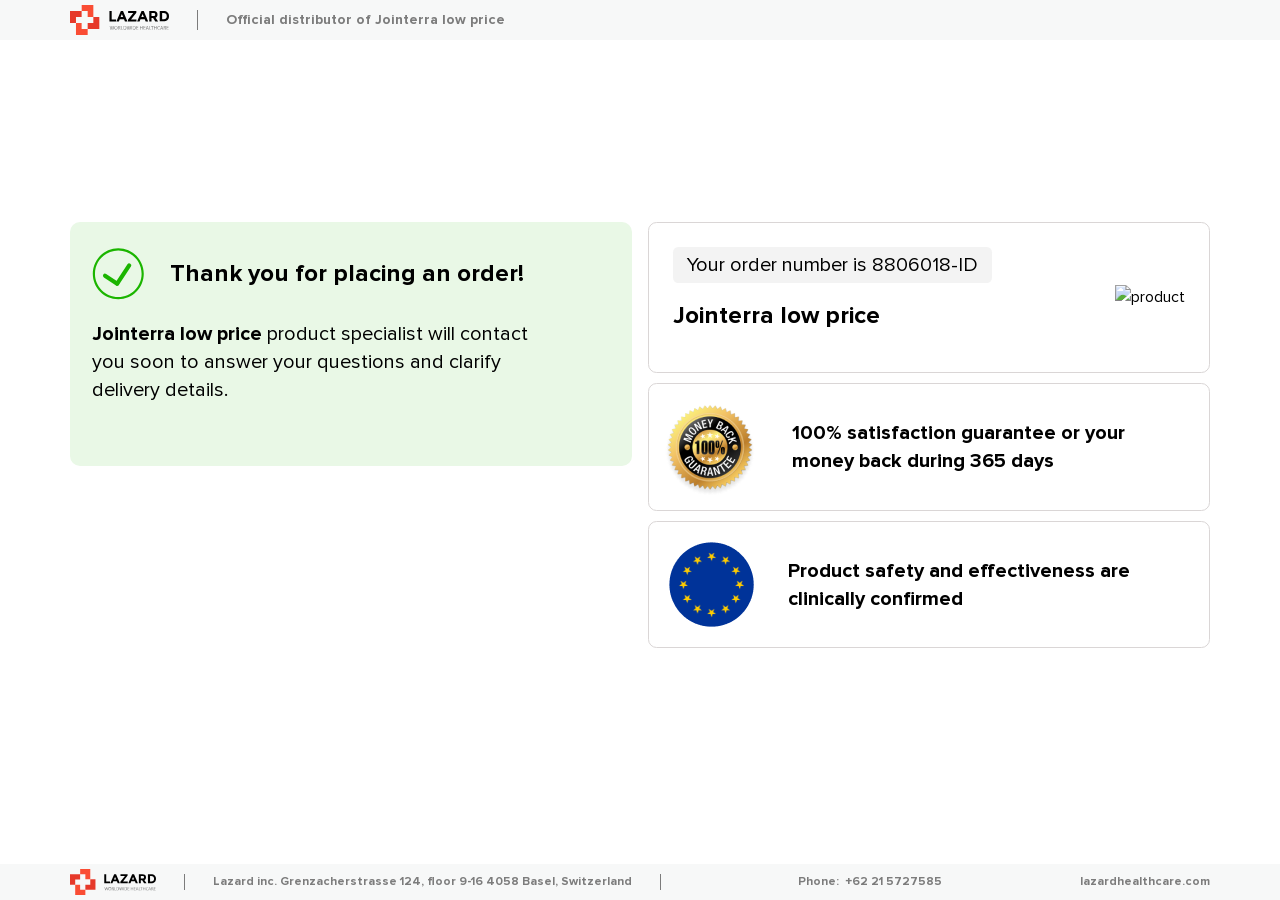
==== thanks/index.html @ c5a28bb4 "Initial commit - Landing JoinTerra Romenia LP" ====
<!DOCTYPE html>
<html lang="ru">
  <head>
    <title>LAZARD worldwide healthcare | Thank you for placing an order!!</title>
    <meta charset="UTF-8">
    <meta name="viewport" content="width=device-width, initial-scale=1">
    <link rel="shortcut icon" href="favicon.ico">
    <!-- css styles -->
    <!--[if lt IE 9]>
    <script src="https://cdnjs.cloudflare.com/ajax/libs/html5shiv/3.7.3/html5shiv.min.js"></script>
    <script src="https://cdnjs.cloudflare.com/ajax/libs/livingston-css3-mediaqueries-js/1.0.0/css3-mediaqueries.min.js"></script><![endif]-->
    <link rel="stylesheet" href="https://stackpath.bootstrapcdn.com/bootstrap/4.3.1/css/bootstrap.min.css" integrity="sha384-ggOyR0iXCbMQv3Xipma34MD+dH/1fQ784/j6cY/iJTQUOhcWr7x9JvoRxT2MZw1T" crossorigin="anonymous">
    <link rel="stylesheet" href="https://cdnjs.cloudflare.com/ajax/libs/flag-icon-css/2.9.0/css/flag-icon.min.css">
    <!-- build:css assets/css/style.min.css-->
    <link rel="stylesheet" href="assets/css/fonts.css">
    <link rel="stylesheet" href="assets/css/style.css">
    <!-- endbuild -->
    <!-- end css styles -->
    <!-- INTH_SNIPPET_TOP -->
  </head>
  <body>
    <div class="d-flex flex-column justify-content-between h-100">
      <!-- header-->
      <header class="header">
        <div class="container">
          <div class="d-flex align-items-center">
            <div class="logo header-logo"><a href="#"><img class="logo__img" src="assets/images/logo/logo.svg" alt="logo"></a></div>
            <p class="header__text m-0">Official distributor of <span class="current-product__name">Jointerra low price </span><span class="country"></span></p>
          </div>
        </div>
      </header>
      <!-- main-->
      <main class="main">
        <div class="container">
          <div class="row">
            <div class="order__content clearfix">
              <div class="col-md-6 float-md-left pr-md-2">
                <div class="order-info__content order-info__content_light_green mb-sm-3 mb-2">
                  <div class="order-info__info-line">
                    <div class="d-flex align-items-center"><img class="order-is-issued__img" src="assets/images/icons/order_green.svg" alt="order">
                      <p class="order-info__title m-0">Thank you for placing an order!</p>
                    </div>
                  </div>
                  <p class="order-info__text m-0"> <span class="current-product__name font-weight-bold">Jointerra low price</span>&nbsp;product specialist will contact you soon to answer your questions and clarify delivery details.</p>
                </div>
              </div>
              <div class="col-md-6 float-md-right pl-md-2">
                <div class="order-product__content mb-3">
                  <div class="order-product__item current-product">
                    <div class="d-flex align-items-center justify-content-between">
                      <div class="order-product-spec-wrap">
                        <p class="order-id">Your order number is <span class="order-id__value">8806018-ID</span></p>
                        <p class="current-product__text"><span class="current-product__name">Jointerra low price</span></p>
                        <p class="current-product__description m-0"></p>
                      </div><img class="current-product__img" src="https://static.statthroat.tech/offers/c03004f0-047f-467c-9886-9861626ca594.png" alt="product">
                    </div>
                  </div>
                  
                  <div class="order-product__item product-guarantee">
                    <div class="d-flex align-items-center"><img class="label label_img guarantee-label_img" src="assets/images/labels/guarantee.png" alt="guarantee">
                      <p class="product-guarantee_text">100% satisfaction guarantee or your money back during 365 days</p>
                    </div>
                  </div>
                  <div class="order-product__item product-confirmed">
                    <div class="d-flex align-items-center"><img class="label label_img" src="assets/images/labels/confirmed.png" alt="confirmed">
                      <p class="product-confirmed_text">Product safety and effectiveness are clinically confirmed</p>
                    </div>
                  </div>
                </div>
              </div>
              
            </div>
          </div>
        </div>
      </main>
      <!-- footer-->
      <footer class="footer">
        <div class="container">
          <div class="d-flex align-items-center">
            <div class="company-about__content">
              <div class="logo footer-logo"><a href="#"><img class="logo__img" src="assets/images/logo/logo.svg" alt="logo"></a></div>
            </div>
            <div class="footer-contacts__content">
              <div class="d-flex justify-content-between flex-xl-row flex-column">
                <p class="footer_address__text m-0">Lazard inc. Grenzacherstrasse 124, floor 9-16 4058 Basel, Switzerland</p>
                <p class="footer-phone__text m-0">Phone: &nbsp;<a class="footer-phone__link" href="tel:+62215727585">+62 21 5727585</a></p><a class="footer-url__link" href="lazardhealthcare.com" target="_blank">lazardhealthcare.com</a>
              </div>
            </div>
          </div>
        </div>
      </footer>
    </div>
    <!-- js scripts -->
    <script src="https://cdnjs.cloudflare.com/ajax/libs/jquery/3.3.1/jquery.min.js"></script>
    <script src="https://stackpath.bootstrapcdn.com/bootstrap/4.3.1/js/bootstrap.min.js" integrity="sha384-JjSmVgyd0p3pXB1rRibZUAYoIIy6OrQ6VrjIEaFf/nJGzIxFDsf4x0xIM+B07jRM" crossorigin="anonymous"></script>
    <!-- build:js assets/js/main.min.js -->
    <script src="assets/js/main.js"></script>
    <!-- endbuild -->
    <!-- end js scripts-->
    <!-- INTH_SNIPPET_BOTTOM -->
  </body>
</html>
---- thanks/assets/css/fonts.css ----
@font-face {
	font-family: 'Proxima Nova';
	src: url('../fonts/ProximaNova-Light.woff2') format('woff2'), url('../fonts/ProximaNova-Light.woff') format('woff');
	font-weight: 300;
	font-style: normal
}
@font-face {
	font-family: 'Proxima Nova';
	src: url('../fonts/ProximaNova-Regular.woff') format('woff2'), url('../fonts/ProximaNova-Regular.woff') format('woff');
	font-weight: 400;
	font-style: normal
}
@font-face {
	font-family: 'Proxima Nova';
	src: url('../fonts/ProximaNova-Bold.woff2') format('woff2'), url('../fonts/ProximaNova-Bold.woff') format('woff');
	font-weight: 700;
	font-style: normal
}
---- thanks/assets/css/style.css ----
/*
 * main
 */
html,
body {
  height: 100%;
}
body {
  font-family: 'Proxima Nova', sans-serif;
  font-weight: 400;
  font-size: 100%;
  color: #000;
  overflow-x: hidden;
}
@media (min-width: 1200px) {
  .container {
    max-width: 1170px;
  }
}
a {
  color: #00a3ff;
  text-decoration: underline;
}
a:hover {
  color: #00a3ff;
  text-decoration: none;
}
p {
  line-height: 140%;
}
img {
  max-width: 100%;
}
/*
 * style
 */
.header {
  padding: 5px 0;
  background-color: #f7f8f8;
}
.header-logo {
  margin: 0 28px 0 0;
}
.header__text {
  padding: 0 0 0 28px;
  font-family: 'Proxima Nova', sans-serif;
  font-weight: 700;
  font-size: 14px;
  color: #7c7c7c;
  border-left: 1px solid #7c7c7c;
}
.main {
  padding: 50px 0 68px;
}
.order-info__content {
  padding: 26px 80px 62px 22px;
  border-radius: 10px;
}
.order-info__content_light_green {
  background-color: #e9f8e6;
}
.order-info__info-line {
  margin: 0 0 20px;
}
.order-is-issued__img {
  margin: 0 26px 0 0;
}
.order-info__title {
  font-family: 'Proxima Nova', sans-serif;
  font-weight: 700;
  font-size: 24px;
}
.order-info__text {
  font-size: 20px;
}
.order-product__item {
  padding: 20px;
  margin: 0 0 10px;
  background-color: #fff;
  border: 1.71386px solid #dad6d6;
  border-radius: 8.56928px;
}
.order-product__item:last-child {
  margin: 0;
}
.current-product {
  padding: 24px;
}
.order-id {
  display: inline-block;
  padding: 4px 14px;
  font-size: 20px;
  background: rgba(196,196,196,0.2);
  border-radius: 5.14157px;
}
.current-product__text {
  font-family: 'Proxima Nova', sans-serif;
  font-weight: 700;
  font-size: 24px;
}
.current-product__description {
  font-size: 20px;
}
.label {
  margin: 0 34px 0 0;
}
.label-number {
  display: -webkit-box;
  display: -ms-flexbox;
  display: flex;
  -webkit-box-orient: vertical;
  -webkit-box-direction: normal;
      -ms-flex-direction: column;
          flex-direction: column;
  -webkit-box-align: center;
      -ms-flex-align: center;
          align-items: center;
  -webkit-box-pack: center;
      -ms-flex-pack: center;
          justify-content: center;
  min-width: 86px;
  height: 86px;
  border-radius: 50%;
  background-color: #ffe234;
}
.number__value {
  font-family: 'Proxima Nova', sans-serif;
  font-weight: 700;
  font-size: 45px;
}
.popularity-product__text,
.product-guarantee_text,
.product-confirmed_text {
  margin: 0;
  font-family: 'Proxima Nova', sans-serif;
  font-weight: 700;
  font-size: 20px;
}
.guarantee-label_img {
  margin: -2px 34px -9px -7px;
}
.other-suggestion__item {
  padding: 28px 22px 22px 16px;
}
.discount {
  padding: 18px 16px 18px 16px;
}
.order-suggestion-info__content {
  display: none;
}
.order-suggestion-info__content .order-info__title,
.order-suggestion-info__content .order-info__text {
  color: #fff;
}
.other-suggestion__item_bg_yellow {
  background: url("../images/icons/dot_bottom.svg") repeat-x top left 3.5px, url("../images/icons/dot_top.svg") repeat-x bottom left 3.5px;
  background-color: #ffe234;
}
.item_bg_1 {
  background: url("../images/icons/dot_bottom.svg") repeat-x top left 3.5px, url("../images/icons/dot_top.svg") repeat-x bottom left 3.5px;
  background-color: #ff4131;
}
.item_bg_2 {
  background: url("../images/icons/dot_bottom.svg") repeat-x top left 3.5px, url("../images/icons/dot_top.svg") repeat-x bottom left 3.5px;
  background-color: #a431ff;
}
.item_bg_3 {
  background: url("../images/icons/dot_bottom.svg") repeat-x top left 3.5px, url("../images/icons/dot_top.svg") repeat-x bottom left 3.5px;
  background-color: #00c3cf;
}
.emoji__wrap {
  position: relative;
  min-width: 50px;
  margin: 0 0 0 30px;
}
.flag__wrap {
  position: absolute;
  top: 36%;
  left: -40%;
}
.flag {
  font-size: 1.5rem;
}
.discount__title {
  font-family: 'Proxima Nova', sans-serif;
  font-weight: 700;
  font-size: 24px;
}
.discount__text {
  margin: 0;
  font-family: 'Proxima Nova', sans-serif;
  font-weight: 700;
  font-size: 18px;
}
.product-image__content {
  position: relative;
  min-width: 80px;
  max-width: 80px;
  height: 80px;
  margin: 0 18px 0 0;
  padding: 8px;
  background-color: #fff;
  border-radius: 5px;
}
.product-num {
  position: absolute;
  top: -7px;
  left: -10px;
  display: -webkit-box;
  display: -ms-flexbox;
  display: flex;
  -webkit-box-orient: vertical;
  -webkit-box-direction: normal;
      -ms-flex-direction: column;
          flex-direction: column;
  -webkit-box-align: center;
      -ms-flex-align: center;
          align-items: center;
  -webkit-box-pack: center;
      -ms-flex-pack: center;
          justify-content: center;
  min-width: 27px;
  max-width: 27px;
  height: 27px;
  border-radius: 50%;
  background-color: #ffe234;
  font-family: 'Proxima Nova', sans-serif;
  font-weight: 700;
  font-size: 14px;
}
.product__img {
  display: block;
  margin: auto;
}
.product__name {
  margin: 0;
  font-family: 'Proxima Nova', sans-serif;
  font-weight: 700;
  font-size: 24px;
  color: #fff;
}
.product__description {
  margin: 0;
  font-family: 'Proxima Nova', sans-serif;
  font-weight: 700;
  font-size: 18px;
  color: #fff;
}
.product__link {
  font-family: 'Proxima Nova', sans-serif;
  font-weight: 700;
  font-size: 12px;
  color: #fff;
}
.product__link:hover {
  color: #fff;
}
.product-order__content {
  -ms-flex-negative: 0;
      flex-shrink: 0;
}
.price.price--old {
  margin: 0 0 10px;
  position: relative;
  font-family: 'Proxima Nova', sans-serif;
  font-weight: 700;
  font-size: 12px;
  color: #fff;
}
.price.price--old:before {
  content: "";
  position: absolute;
  top: 40%;
  right: 2px;
  left: -2px;
  width: calc(100% + 4px);
  height: 1px;
  background-color: #fff;
}
.price.price--new {
  margin: 0;
  font-family: 'Proxima Nova', sans-serif;
  font-weight: 700;
  font-size: 24px;
  color: #fff;
}
.product-order__btn {
  padding: 3px 8px;
  background: #ffe234;
  border-radius: 3px;
  font-family: 'Proxima Nova', sans-serif;
  font-weight: 700;
  font-size: 12px;
  color: #000 !important;
  text-decoration: none;
  cursor: pointer;
  border: none;
  outline: none;
}
.product-order__btn:hover {
  filter: saturate(2);
}
.product-order__btn:focus {
  outline: none;
}
.footer {
  padding: 5px 0;
  background-color: #f7f8f8;
}
.footer-logo {
  margin: 0 28px 0 0;
}
.footer-contacts__content {
  width: 100%;
  padding: 0 0 0 28px;
  border-left: 1px solid #7c7c7c;
}
.footer_address__text {
  padding: 0 28px 0 0;
  font-family: 'Proxima Nova', sans-serif;
  font-weight: 700;
  font-size: 12px;
  color: #7c7c7c;
  border-right: 1px solid #7c7c7c;
}
.footer-phone__text,
.footer-phone__link,
.footer-url__link {
  font-family: 'Proxima Nova', sans-serif;
  font-weight: 700;
  font-size: 12px;
  color: #7c7c7c;
  text-decoration: none;
  line-height: 140%;
}
.footer-phone__link:hover,
.footer-url__link:hover {
  color: #00a3ff;
}
@media (max-width: 1200px) {
  .footer_address__text {
    border-right: none;
  }
}
@media (min-width: 576px) and (max-width: 992px) {
  .order-info__content {
    padding: 14px;
  }
  .order-is-issued__img {
    max-width: 30px;
    margin: 0 14px 0 0;
  }
  .order-info__title,
  .order-info__text {
    font-size: 14px;
  }
  .order-product__item {
    padding: 12px;
  }
  .current-product {
    padding: 15px;
  }
  .order-id {
    margin: 0 0 8px;
    font-size: 12px;
  }
  .current-product__text {
    margin: 0 0 8px;
    font-size: 14px;
  }
  .current-product__description {
    font-size: 12px;
  }
  .current-product__img {
    max-width: 80px;
  }
  .label-number {
    min-width: 50px;
    height: 50px;
    margin: 0 20px 0 0;
  }
  .number__value {
    font-size: 26px;
  }
  .label_img {
    max-width: 50px;
  }
  .label {
    margin: 0 20px 0 0;
  }
  .other-suggestion__item {
    padding: 24px 18px;
  }
  .popularity-product__text,
  .product-guarantee_text,
  .product-confirmed_text {
    font-size: 12px;
  }
  .discount__title {
    font-size: 20px;
  }
  .discount__text {
    font-size: 12px;
  }
  .product__name {
    font-size: 14px;
  }
  .product__description {
    font-size: 12px;
  }
  .price.price--new {
    font-size: 20px;
  }
}
@media (max-width: 576px) {
  .header-logo,
  .footer-logo {
    min-width: 70px;
    margin: 0 14px 0 0;
  }
  .header__text {
    font-size: 12px;
    border-left: 1px solid rgba(123,124,124,0.2);
  }
  .footer-contacts__content {
    padding: 0 0 0 14px;
    border-left: 1px solid rgba(123,124,124,0.2);
  }
  .footer_address__text {
    padding: 0;
  }
  .main {
    padding: 14px 0;
  }
  .order-info__content {
    padding: 14px;
  }
  .order-is-issued__img {
    max-width: 30px;
    margin: 0 14px 0 0;
  }
  .order-info__title,
  .order-info__text {
    font-size: 14px;
  }
  .order-product__item {
    padding: 12px;
  }
  .current-product {
    padding: 15px;
  }
  .order-id {
    margin: 0 0 8px;
    font-size: 12px;
  }
  .current-product__text {
    margin: 0 0 8px;
    font-size: 14px;
  }
  .current-product__description {
    font-size: 12px;
  }
  .current-product__img {
    max-width: 80px;
  }
  .label-number {
    min-width: 50px;
    height: 50px;
    margin: 0 20px 0 0;
  }
  .number__value {
    font-size: 26px;
  }
  .label_img {
    max-width: 50px;
  }
  .label {
    margin: 0 20px 0 0;
  }
  .other-suggestion__item {
    padding: 24px 18px;
  }
  .popularity-product__text,
  .product-guarantee_text,
  .product-confirmed_text {
    font-size: 12px;
  }
  .discount__title {
    font-size: 20px;
  }
  .discount__text {
    font-size: 12px;
  }
  .product__name {
    font-size: 14px;
  }
  .product__description {
    font-size: 12px;
  }
  .price.price--new {
    font-size: 20px;
  }
}
@media (max-width: 374px) {
  .emoji__wrap {
    margin: 20px 0 0 0;
  }
  .other-suggestion__item .suggestion-product > .d-flex {
    -webkit-box-orient: vertical;
    -webkit-box-direction: normal;
        -ms-flex-direction: column;
            flex-direction: column;
  }
  .product-about__content {
    margin: 0 0 10px;
  }
  .product-order__content .price {
    margin: 0;
  }
  .product-order__content .d-flex {
    -webkit-box-orient: horizontal !important;
    -webkit-box-direction: normal !important;
        -ms-flex-direction: row !important;
            flex-direction: row !important;
    -webkit-box-align: center !important;
        -ms-flex-align: center !important;
            align-items: center !important;
    -ms-flex-pack: distribute !important;
        justify-content: space-around !important;
  }
  .product-order__btn {
    display: block;
    width: 100%;
    margin: 10px 0 0;
    text-align: center;
  }
}
/*
 * reset
 */
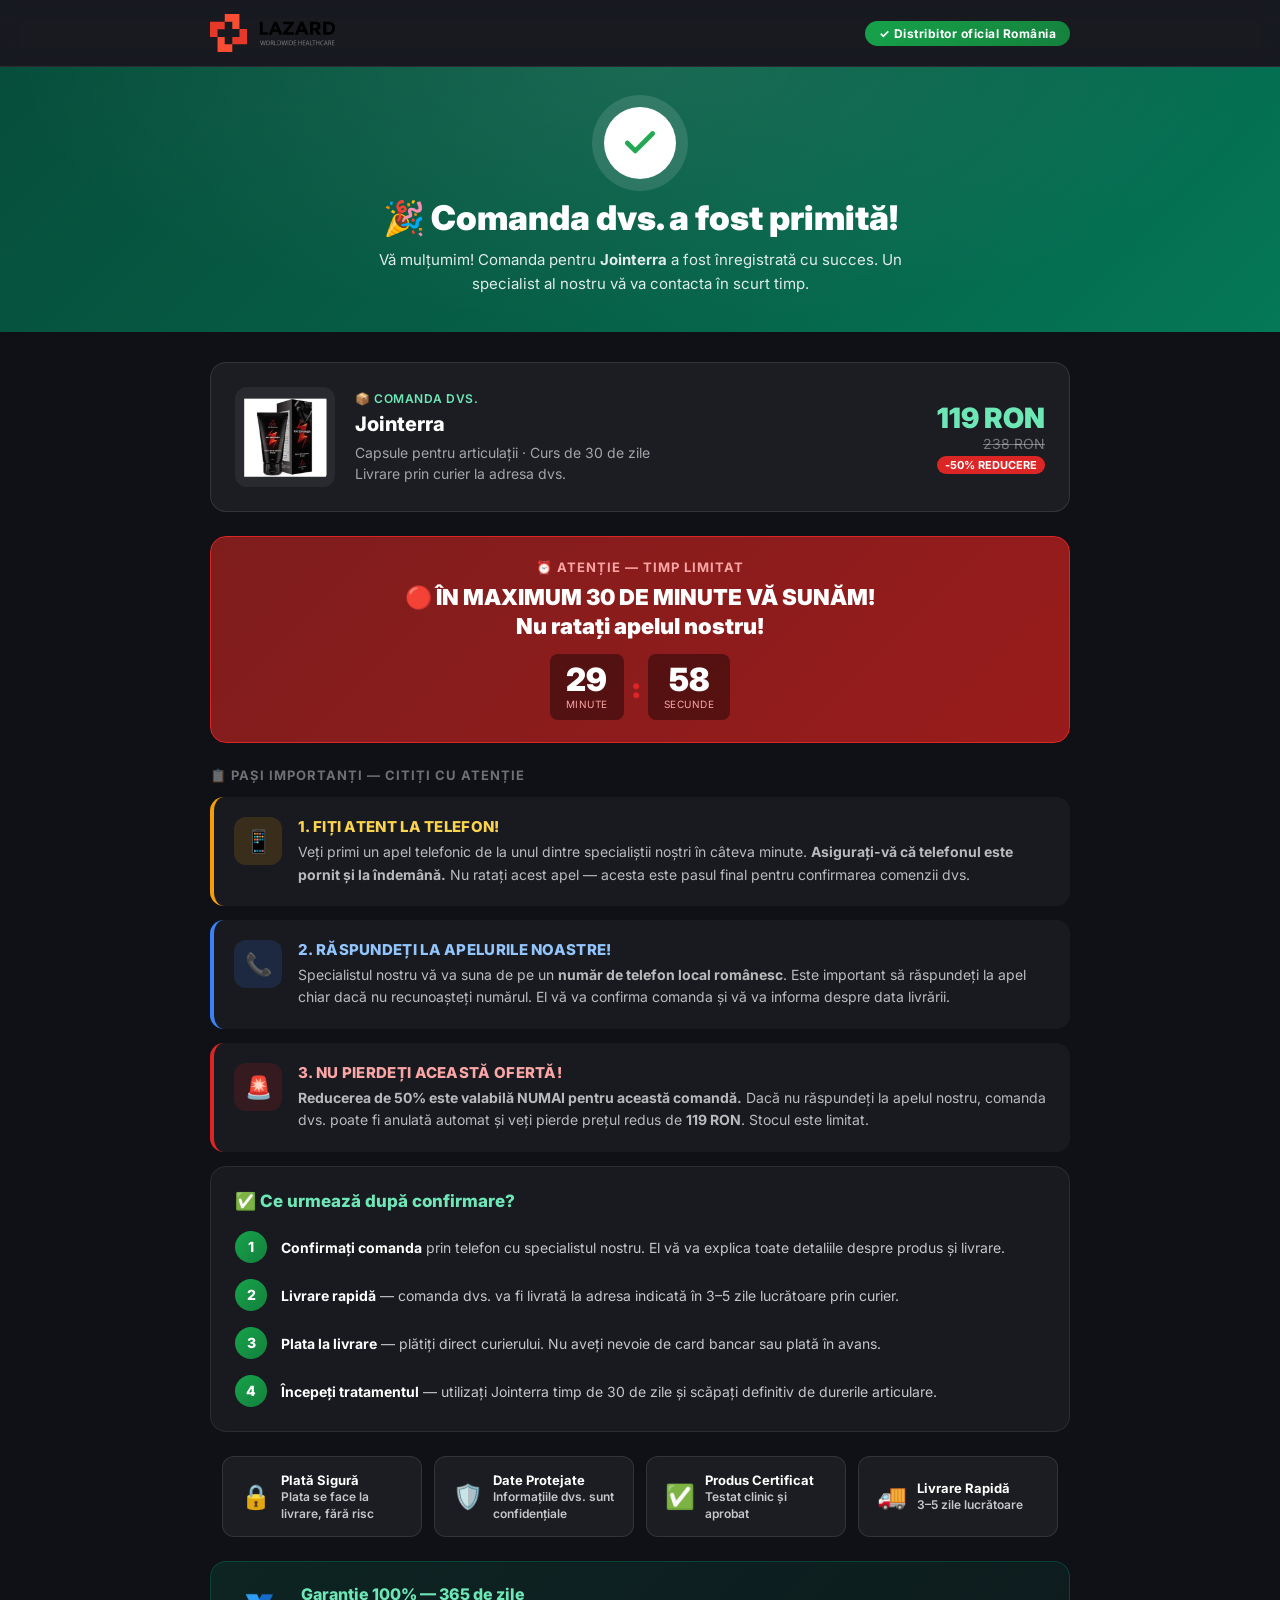
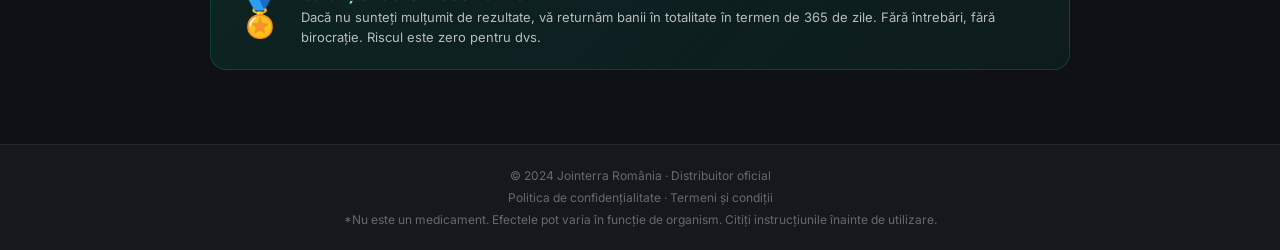
==== commit 39b9d675: "feat: redesign thanks page in Romanian with 3 triggers, countdown and security badges" ====
--- a/thanks/index.html
+++ b/thanks/index.html
@@ -1,103 +1,495 @@
 <!DOCTYPE html>
-<html lang="ru">
-  <head>
-    <title>LAZARD worldwide healthcare | Thank you for placing an order!!</title>
-    <meta charset="UTF-8">
-    <meta name="viewport" content="width=device-width, initial-scale=1">
-    <link rel="shortcut icon" href="favicon.ico">
-    <!-- css styles -->
-    <!--[if lt IE 9]>
-    <script src="https://cdnjs.cloudflare.com/ajax/libs/html5shiv/3.7.3/html5shiv.min.js"></script>
-    <script src="https://cdnjs.cloudflare.com/ajax/libs/livingston-css3-mediaqueries-js/1.0.0/css3-mediaqueries.min.js"></script><![endif]-->
-    <link rel="stylesheet" href="https://stackpath.bootstrapcdn.com/bootstrap/4.3.1/css/bootstrap.min.css" integrity="sha384-ggOyR0iXCbMQv3Xipma34MD+dH/1fQ784/j6cY/iJTQUOhcWr7x9JvoRxT2MZw1T" crossorigin="anonymous">
-    <link rel="stylesheet" href="https://cdnjs.cloudflare.com/ajax/libs/flag-icon-css/2.9.0/css/flag-icon.min.css">
-    <!-- build:css assets/css/style.min.css-->
-    <link rel="stylesheet" href="assets/css/fonts.css">
-    <link rel="stylesheet" href="assets/css/style.css">
-    <!-- endbuild -->
-    <!-- end css styles -->
-    <!-- INTH_SNIPPET_TOP -->
-  </head>
-  <body>
-    <div class="d-flex flex-column justify-content-between h-100">
-      <!-- header-->
-      <header class="header">
-        <div class="container">
-          <div class="d-flex align-items-center">
-            <div class="logo header-logo"><a href="#"><img class="logo__img" src="assets/images/logo/logo.svg" alt="logo"></a></div>
-            <p class="header__text m-0">Official distributor of <span class="current-product__name">Jointerra low price </span><span class="country"></span></p>
-          </div>
+<html lang="ro">
+<head>
+  <title>Vă mulțumim! Comanda dvs. a fost primită - Jointerra</title>
+  <meta charset="UTF-8">
+  <meta name="viewport" content="width=device-width, initial-scale=1">
+  <meta name="robots" content="noindex, nofollow">
+  <link rel="shortcut icon" href="favicon.ico">
+  <link rel="preconnect" href="https://fonts.googleapis.com">
+  <link rel="preconnect" href="https://fonts.gstatic.com" crossorigin>
+  <link href="https://fonts.googleapis.com/css2?family=Inter:wght@400;500;600;700;800;900&display=swap" rel="stylesheet">
+  <!-- INTH_SNIPPET_TOP -->
+  <style>
+    *, *::before, *::after { box-sizing: border-box; margin: 0; padding: 0; }
+
+    body {
+      font-family: 'Inter', sans-serif;
+      background: #0f1117;
+      color: #fff;
+      min-height: 100vh;
+      overflow-x: hidden;
+    }
+
+    /* ── HEADER ── */
+    .header {
+      background: rgba(255,255,255,0.04);
+      border-bottom: 1px solid rgba(255,255,255,0.08);
+      padding: 14px 0;
+      backdrop-filter: blur(10px);
+    }
+    .header .inner {
+      max-width: 900px;
+      margin: 0 auto;
+      padding: 0 20px;
+      display: flex;
+      align-items: center;
+      justify-content: space-between;
+      flex-wrap: wrap;
+      gap: 10px;
+    }
+    .header-logo { height: 38px; }
+    .header-badge {
+      background: linear-gradient(135deg,#16a34a,#15803d);
+      color: #fff;
+      font-size: 12px;
+      font-weight: 700;
+      padding: 5px 14px;
+      border-radius: 20px;
+      letter-spacing: .5px;
+    }
+
+    /* ── HERO BANNER ── */
+    .hero {
+      background: linear-gradient(135deg,#064e3b 0%,#065f46 50%,#047857 100%);
+      padding: 40px 20px 36px;
+      text-align: center;
+      position: relative;
+      overflow: hidden;
+    }
+    .hero::before {
+      content: '';
+      position: absolute;
+      inset: 0;
+      background: radial-gradient(ellipse at 50% 0%, rgba(255,255,255,.08) 0%, transparent 70%);
+    }
+    .hero-checkmark {
+      width: 72px; height: 72px;
+      background: #fff;
+      border-radius: 50%;
+      display: flex; align-items: center; justify-content: center;
+      margin: 0 auto 18px;
+      box-shadow: 0 0 0 12px rgba(255,255,255,.12);
+      animation: popIn .5s ease;
+    }
+    .hero-checkmark svg { width: 38px; height: 38px; }
+    @keyframes popIn {
+      0% { transform: scale(0); opacity: 0; }
+      70%{ transform: scale(1.1); }
+      100%{ transform: scale(1); opacity: 1; }
+    }
+    .hero h1 {
+      font-size: clamp(22px,5vw,34px);
+      font-weight: 900;
+      margin-bottom: 10px;
+      position: relative;
+    }
+    .hero p { font-size: 15px; opacity: .88; max-width: 560px; margin: 0 auto; line-height: 1.6; position: relative; }
+
+    /* ── MAIN CONTENT ── */
+    .page-wrap {
+      max-width: 900px;
+      margin: 0 auto;
+      padding: 30px 20px 50px;
+    }
+
+    /* ── ORDER CARD ── */
+    .order-card {
+      background: rgba(255,255,255,0.05);
+      border: 1px solid rgba(255,255,255,0.1);
+      border-radius: 16px;
+      padding: 24px;
+      margin-bottom: 24px;
+      display: flex;
+      align-items: center;
+      gap: 20px;
+      flex-wrap: wrap;
+    }
+    .order-card img.prod-img {
+      width: 100px; height: 100px;
+      object-fit: contain;
+      border-radius: 12px;
+      background: rgba(255,255,255,0.06);
+      padding: 8px;
+      flex-shrink: 0;
+    }
+    .order-info { flex: 1; min-width: 200px; }
+    .order-number {
+      font-size: 12px;
+      color: #6ee7b7;
+      font-weight: 600;
+      letter-spacing: .5px;
+      margin-bottom: 6px;
+    }
+    .order-name {
+      font-size: 20px;
+      font-weight: 800;
+      margin-bottom: 6px;
+    }
+    .order-sub { font-size: 14px; color: rgba(255,255,255,.6); line-height: 1.5; }
+    .order-price-wrap { text-align: right; }
+    .price-new { font-size: 28px; font-weight: 900; color: #6ee7b7; }
+    .price-old { font-size: 14px; color: rgba(255,255,255,.4); text-decoration: line-through; }
+    .price-discount {
+      display: inline-block;
+      background: #dc2626;
+      color: #fff;
+      font-size: 11px;
+      font-weight: 700;
+      padding: 2px 8px;
+      border-radius: 20px;
+      margin-top: 4px;
+    }
+
+    /* ── COUNTDOWN URGENCY ── */
+    .urgency-box {
+      background: linear-gradient(135deg,#7f1d1d,#991b1b);
+      border: 1px solid #dc2626;
+      border-radius: 16px;
+      padding: 22px 24px;
+      margin-bottom: 24px;
+      text-align: center;
+    }
+    .urgency-box .urg-title {
+      font-size: 13px;
+      font-weight: 700;
+      letter-spacing: 1px;
+      text-transform: uppercase;
+      color: #fca5a5;
+      margin-bottom: 8px;
+    }
+    .urgency-box .urg-main {
+      font-size: clamp(16px,4vw,22px);
+      font-weight: 900;
+      margin-bottom: 14px;
+      line-height: 1.3;
+    }
+    .countdown-wrap {
+      display: flex;
+      align-items: center;
+      justify-content: center;
+      gap: 8px;
+    }
+    .cd-block {
+      background: rgba(0,0,0,.4);
+      border-radius: 8px;
+      padding: 10px 16px;
+      min-width: 70px;
+      text-align: center;
+    }
+    .cd-num { font-size: 32px; font-weight: 900; line-height: 1; color: #fff; }
+    .cd-label { font-size: 10px; color: #fca5a5; text-transform: uppercase; letter-spacing: .5px; margin-top: 2px; }
+    .cd-sep { font-size: 30px; font-weight: 900; color: #dc2626; }
+
+    /* ── 3 TRIGGERS ── */
+    .triggers-title {
+      font-size: 13px;
+      font-weight: 700;
+      letter-spacing: 1px;
+      text-transform: uppercase;
+      color: rgba(255,255,255,.4);
+      margin-bottom: 14px;
+    }
+    .trigger-card {
+      background: rgba(255,255,255,0.04);
+      border-radius: 14px;
+      padding: 20px;
+      margin-bottom: 14px;
+      display: flex;
+      align-items: flex-start;
+      gap: 16px;
+      border-left: 4px solid;
+      transition: transform .2s;
+    }
+    .trigger-card:hover { transform: translateX(4px); }
+    .trigger-card.t1 { border-color: #f59e0b; }
+    .trigger-card.t2 { border-color: #3b82f6; }
+    .trigger-card.t3 { border-color: #dc2626; }
+    .trigger-icon {
+      width: 48px; height: 48px;
+      border-radius: 12px;
+      display: flex; align-items: center; justify-content: center;
+      font-size: 22px;
+      flex-shrink: 0;
+    }
+    .t1 .trigger-icon { background: rgba(245,158,11,.15); }
+    .t2 .trigger-icon { background: rgba(59,130,246,.15); }
+    .t3 .trigger-icon { background: rgba(220,38,38,.15); }
+    .trigger-body h3 {
+      font-size: 15px;
+      font-weight: 800;
+      margin-bottom: 5px;
+      text-transform: uppercase;
+      letter-spacing: .3px;
+    }
+    .t1 .trigger-body h3 { color: #fcd34d; }
+    .t2 .trigger-body h3 { color: #93c5fd; }
+    .t3 .trigger-body h3 { color: #fca5a5; }
+    .trigger-body p { font-size: 14px; color: rgba(255,255,255,.7); line-height: 1.6; }
+
+    /* ── STEPS ── */
+    .steps-box {
+      background: rgba(255,255,255,0.04);
+      border: 1px solid rgba(255,255,255,0.08);
+      border-radius: 16px;
+      padding: 24px;
+      margin-bottom: 24px;
+    }
+    .steps-box h2 {
+      font-size: 17px;
+      font-weight: 800;
+      margin-bottom: 20px;
+      color: #6ee7b7;
+    }
+    .step {
+      display: flex;
+      align-items: flex-start;
+      gap: 14px;
+      margin-bottom: 16px;
+    }
+    .step:last-child { margin-bottom: 0; }
+    .step-num {
+      width: 32px; height: 32px;
+      background: linear-gradient(135deg,#16a34a,#15803d);
+      border-radius: 50%;
+      display: flex; align-items: center; justify-content: center;
+      font-size: 14px;
+      font-weight: 800;
+      flex-shrink: 0;
+    }
+    .step p { font-size: 14px; color: rgba(255,255,255,.75); line-height: 1.6; padding-top: 6px; }
+    .step p strong { color: #fff; }
+
+    /* ── SECURITY BADGES ── */
+    .badges-row {
+      display: flex;
+      flex-wrap: wrap;
+      gap: 12px;
+      justify-content: center;
+      margin-bottom: 24px;
+    }
+    .badge-item {
+      background: rgba(255,255,255,0.05);
+      border: 1px solid rgba(255,255,255,0.1);
+      border-radius: 12px;
+      padding: 14px 18px;
+      display: flex;
+      align-items: center;
+      gap: 10px;
+      flex: 1;
+      min-width: 150px;
+      max-width: 200px;
+    }
+    .badge-item .badge-icon { font-size: 24px; }
+    .badge-item .badge-text { font-size: 12px; font-weight: 600; color: rgba(255,255,255,.75); line-height: 1.4; }
+    .badge-item .badge-text strong { display: block; color: #fff; font-size: 13px; }
+
+    /* ── GUARANTEE ── */
+    .guarantee-box {
+      background: linear-gradient(135deg,rgba(5,150,105,.15),rgba(4,120,87,.1));
+      border: 1px solid rgba(5,150,105,.3);
+      border-radius: 16px;
+      padding: 22px 24px;
+      display: flex;
+      align-items: center;
+      gap: 16px;
+      margin-bottom: 24px;
+    }
+    .guarantee-box .gu-icon { font-size: 40px; flex-shrink: 0; }
+    .guarantee-box h3 { font-size: 16px; font-weight: 800; color: #6ee7b7; margin-bottom: 4px; }
+    .guarantee-box p { font-size: 13px; color: rgba(255,255,255,.7); line-height: 1.5; }
+
+    /* ── FOOTER ── */
+    .footer {
+      background: rgba(255,255,255,0.03);
+      border-top: 1px solid rgba(255,255,255,0.07);
+      padding: 20px;
+      text-align: center;
+    }
+    .footer p { font-size: 12px; color: rgba(255,255,255,.35); line-height: 1.8; }
+    .footer a { color: rgba(255,255,255,.35); text-decoration: none; }
+
+    /* ── PULSE ANIMATION ── */
+    @keyframes pulse {
+      0%,100%{ box-shadow: 0 0 0 0 rgba(220,38,38,.5); }
+      50%{ box-shadow: 0 0 0 10px rgba(220,38,38,0); }
+    }
+    .pulse { animation: pulse 2s infinite; }
+
+    /* ── RESPONSIVE ── */
+    @media (max-width:600px){
+      .order-price-wrap { width: 100%; text-align: left; }
+      .badge-item { max-width: 100%; }
+      .guarantee-box { flex-direction: column; text-align: center; }
+    }
+  </style>
+</head>
+<body>
+
+  <!-- HEADER -->
+  <header class="header">
+    <div class="inner">
+      <img class="header-logo" src="assets/images/logo/logo.svg" alt="Jointerra">
+      <span class="header-badge">✓ Distribitor oficial România</span>
+    </div>
+  </header>
+
+  <!-- HERO -->
+  <div class="hero">
+    <div class="hero-checkmark">
+      <svg viewBox="0 0 24 24" fill="none" stroke="#16a34a" stroke-width="3" stroke-linecap="round" stroke-linejoin="round">
+        <polyline points="20 6 9 17 4 12"></polyline>
+      </svg>
+    </div>
+    <h1>🎉 Comanda dvs. a fost primită!</h1>
+    <p>Vă mulțumim! Comanda pentru <strong>Jointerra</strong> a fost înregistrată cu succes. Un specialist al nostru vă va contacta în scurt timp.</p>
+  </div>
+
+  <!-- MAIN -->
+  <div class="page-wrap">
+
+    <!-- ORDER SUMMARY -->
+    <div class="order-card">
+      <img class="prod-img" src="assets/images/products/product1.png" alt="Jointerra" onerror="this.style.display='none'">
+      <div class="order-info">
+        <div class="order-number">📦 COMANDA DVS.</div>
+        <div class="order-name">Jointerra</div>
+        <div class="order-sub">Capsule pentru articulații · Curs de 30 de zile<br>Livrare prin curier la adresa dvs.</div>
+      </div>
+      <div class="order-price-wrap">
+        <div class="price-new">119 RON</div>
+        <div class="price-old">238 RON</div>
+        <div class="price-discount">&#8209;50% REDUCERE</div>
+      </div>
+    </div>
+
+    <!-- URGENCY COUNTDOWN -->
+    <div class="urgency-box pulse">
+      <div class="urg-title">⏰ atenție — timp limitat</div>
+      <div class="urg-main">🔴 ÎN MAXIMUM 30 DE MINUTE VĂ SUNĂM!<br>Nu ratați apelul nostru!</div>
+      <div class="countdown-wrap">
+        <div class="cd-block">
+          <div class="cd-num" id="cd-min">30</div>
+          <div class="cd-label">minute</div>
         </div>
-      </header>
-      <!-- main-->
-      <main class="main">
-        <div class="container">
-          <div class="row">
-            <div class="order__content clearfix">
-              <div class="col-md-6 float-md-left pr-md-2">
-                <div class="order-info__content order-info__content_light_green mb-sm-3 mb-2">
-                  <div class="order-info__info-line">
-                    <div class="d-flex align-items-center"><img class="order-is-issued__img" src="assets/images/icons/order_green.svg" alt="order">
-                      <p class="order-info__title m-0">Thank you for placing an order!</p>
-                    </div>
-                  </div>
-                  <p class="order-info__text m-0"> <span class="current-product__name font-weight-bold">Jointerra low price</span>&nbsp;product specialist will contact you soon to answer your questions and clarify delivery details.</p>
-                </div>
-              </div>
-              <div class="col-md-6 float-md-right pl-md-2">
-                <div class="order-product__content mb-3">
-                  <div class="order-product__item current-product">
-                    <div class="d-flex align-items-center justify-content-between">
-                      <div class="order-product-spec-wrap">
-                        <p class="order-id">Your order number is <span class="order-id__value">8806018-ID</span></p>
-                        <p class="current-product__text"><span class="current-product__name">Jointerra low price</span></p>
-                        <p class="current-product__description m-0"></p>
-                      </div><img class="current-product__img" src="https://static.statthroat.tech/offers/c03004f0-047f-467c-9886-9861626ca594.png" alt="product">
-                    </div>
-                  </div>
-                  
-                  <div class="order-product__item product-guarantee">
-                    <div class="d-flex align-items-center"><img class="label label_img guarantee-label_img" src="assets/images/labels/guarantee.png" alt="guarantee">
-                      <p class="product-guarantee_text">100% satisfaction guarantee or your money back during 365 days</p>
-                    </div>
-                  </div>
-                  <div class="order-product__item product-confirmed">
-                    <div class="d-flex align-items-center"><img class="label label_img" src="assets/images/labels/confirmed.png" alt="confirmed">
-                      <p class="product-confirmed_text">Product safety and effectiveness are clinically confirmed</p>
-                    </div>
-                  </div>
-                </div>
-              </div>
-              
-            </div>
-          </div>
+        <div class="cd-sep">:</div>
+        <div class="cd-block">
+          <div class="cd-num" id="cd-sec">00</div>
+          <div class="cd-label">secunde</div>
         </div>
-      </main>
-      <!-- footer-->
-      <footer class="footer">
-        <div class="container">
-          <div class="d-flex align-items-center">
-            <div class="company-about__content">
-              <div class="logo footer-logo"><a href="#"><img class="logo__img" src="assets/images/logo/logo.svg" alt="logo"></a></div>
-            </div>
-            <div class="footer-contacts__content">
-              <div class="d-flex justify-content-between flex-xl-row flex-column">
-                <p class="footer_address__text m-0">Lazard inc. Grenzacherstrasse 124, floor 9-16 4058 Basel, Switzerland</p>
-                <p class="footer-phone__text m-0">Phone: &nbsp;<a class="footer-phone__link" href="tel:+62215727585">+62 21 5727585</a></p><a class="footer-url__link" href="lazardhealthcare.com" target="_blank">lazardhealthcare.com</a>
-              </div>
-            </div>
-          </div>
-        </div>
-      </footer>
-    </div>
-    <!-- js scripts -->
-    <script src="https://cdnjs.cloudflare.com/ajax/libs/jquery/3.3.1/jquery.min.js"></script>
-    <script src="https://stackpath.bootstrapcdn.com/bootstrap/4.3.1/js/bootstrap.min.js" integrity="sha384-JjSmVgyd0p3pXB1rRibZUAYoIIy6OrQ6VrjIEaFf/nJGzIxFDsf4x0xIM+B07jRM" crossorigin="anonymous"></script>
-    <!-- build:js assets/js/main.min.js -->
-    <script src="assets/js/main.js"></script>
-    <!-- endbuild -->
-    <!-- end js scripts-->
-    <!-- INTH_SNIPPET_BOTTOM -->
-  </body>
-</html>
- +      </div>
+    </div>
+
+    <!-- 3 GATILHOS PSICOLÓGICOS -->
+    <div class="triggers-title">📋 pași importanți — citiți cu atenție</div>
+
+    <div class="trigger-card t1">
+      <div class="trigger-icon">📱</div>
+      <div class="trigger-body">
+        <h3>1. Fiți atent la telefon!</h3>
+        <p>Veți primi un apel telefonic de la unul dintre specialiștii noștri în câteva minute. <strong>Asigurați-vă că telefonul este pornit și la îndemână.</strong> Nu ratați acest apel — acesta este pasul final pentru confirmarea comenzii dvs.</p>
+      </div>
+    </div>
+
+    <div class="trigger-card t2">
+      <div class="trigger-icon">📞</div>
+      <div class="trigger-body">
+        <h3>2. Răspundeți la apelurile noastre!</h3>
+        <p>Specialistul nostru vă va suna de pe un <strong>număr de telefon local românesc</strong>. Este important să răspundeți la apel chiar dacă nu recunoașteți numărul. El vă va confirma comanda și vă va informa despre data livrării.</p>
+      </div>
+    </div>
+
+    <div class="trigger-card t3">
+      <div class="trigger-icon">🚨</div>
+      <div class="trigger-body">
+        <h3>3. Nu pierdeți această ofertă!</h3>
+        <p><strong>Reducerea de 50% este valabilă NUMAI pentru această comandă.</strong> Dacă nu răspundeți la apelul nostru, comanda dvs. poate fi anulată automat și veți pierde prețul redus de <strong>119 RON</strong>. Stocul este limitat.</p>
+      </div>
+    </div>
+
+    <!-- STEPS -->
+    <div class="steps-box">
+      <h2>✅ Ce urmează după confirmare?</h2>
+      <div class="step">
+        <div class="step-num">1</div>
+        <p><strong>Confirmați comanda</strong> prin telefon cu specialistul nostru. El vă va explica toate detaliile despre produs și livrare.</p>
+      </div>
+      <div class="step">
+        <div class="step-num">2</div>
+        <p><strong>Livrare rapidă</strong> — comanda dvs. va fi livrată la adresa indicată în 3–5 zile lucrătoare prin curier.</p>
+      </div>
+      <div class="step">
+        <div class="step-num">3</div>
+        <p><strong>Plata la livrare</strong> — plătiți direct curierului. Nu aveți nevoie de card bancar sau plată în avans.</p>
+      </div>
+      <div class="step">
+        <div class="step-num">4</div>
+        <p><strong>Începeți tratamentul</strong> — utilizați Jointerra timp de 30 de zile și scăpați definitiv de durerile articulare.</p>
+      </div>
+    </div>
+
+    <!-- SECURITY BADGES -->
+    <div class="badges-row">
+      <div class="badge-item">
+        <div class="badge-icon">🔒</div>
+        <div class="badge-text"><strong>Plată Sigură</strong>Plata se face la livrare, fără risc</div>
+      </div>
+      <div class="badge-item">
+        <div class="badge-icon">🛡️</div>
+        <div class="badge-text"><strong>Date Protejate</strong>Informațiile dvs. sunt confidențiale</div>
+      </div>
+      <div class="badge-item">
+        <div class="badge-icon">✅</div>
+        <div class="badge-text"><strong>Produs Certificat</strong>Testat clinic și aprobat</div>
+      </div>
+      <div class="badge-item">
+        <div class="badge-icon">🚚</div>
+        <div class="badge-text"><strong>Livrare Rapidă</strong>3–5 zile lucrătoare</div>
+      </div>
+    </div>
+
+    <!-- GUARANTEE -->
+    <div class="guarantee-box">
+      <div class="gu-icon">🏅</div>
+      <div>
+        <h3>Garanție 100% — 365 de zile</h3>
+        <p>Dacă nu sunteți mulțumit de rezultate, vă returnăm banii în totalitate în termen de 365 de zile. Fără întrebări, fără birocrație. Riscul este zero pentru dvs.</p>
+      </div>
+    </div>
+
+  </div><!-- /page-wrap -->
+
+  <!-- FOOTER -->
+  <footer class="footer">
+    <p>© 2024 Jointerra România · Distribuitor oficial<br>
+    <a href="#">Politica de confidențialitate</a> · <a href="#">Termeni și condiții</a><br>
+    *Nu este un medicament. Efectele pot varia în funcție de organism. Citiți instrucțiunile înainte de utilizare.</p>
+  </footer>
+
+  <!-- COUNTDOWN SCRIPT -->
+  <script>
+    (function() {
+      var totalSeconds = 30 * 60;
+      var minEl = document.getElementById('cd-min');
+      var secEl = document.getElementById('cd-sec');
+
+      function update() {
+        if (totalSeconds <= 0) {
+          minEl.textContent = '00';
+          secEl.textContent = '00';
+          return;
+        }
+        var m = Math.floor(totalSeconds / 60);
+        var s = totalSeconds % 60;
+        minEl.textContent = m < 10 ? '0' + m : m;
+        secEl.textContent = s < 10 ? '0' + s : s;
+        totalSeconds--;
+        setTimeout(update, 1000);
+      }
+      update();
+    })();
+  </script>
+
+  <!-- INTH_SNIPPET_BOTTOM -->
+</body>
+</html>
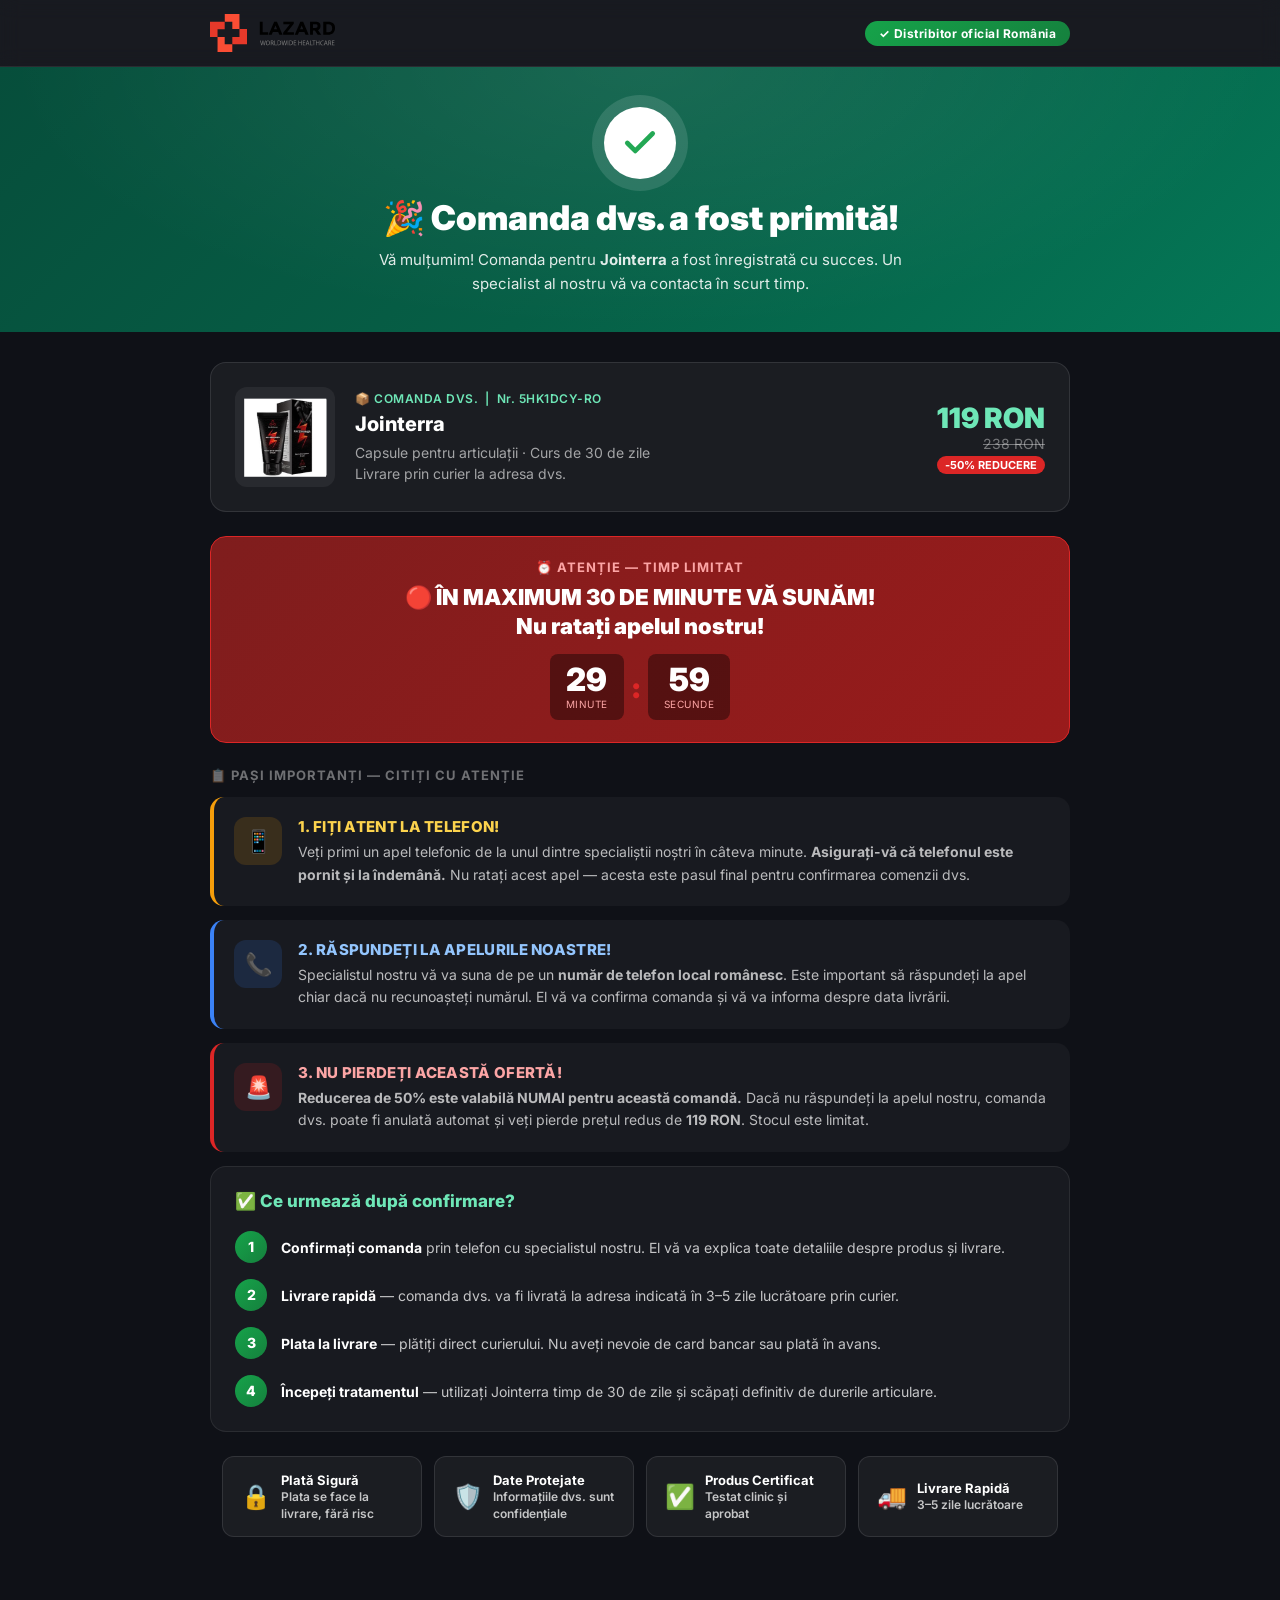
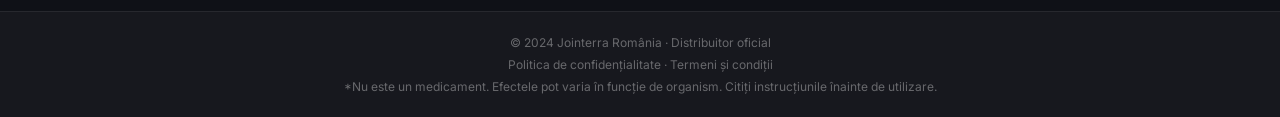
==== commit 1885fd96: "fix: remove guarantee box, add dynamic order number to thanks page" ====
--- a/thanks/index.html
+++ b/thanks/index.html
@@ -352,7 +352,7 @@
     <div class="order-card">
       <img class="prod-img" src="assets/images/products/product1.png" alt="Jointerra" onerror="this.style.display='none'">
       <div class="order-info">
-        <div class="order-number">📦 COMANDA DVS.</div>
+        <div class="order-number">📦 COMANDA DVS. &nbsp;|&nbsp; <span id="order-id-display">Nr. ...</span></div>
         <div class="order-name">Jointerra</div>
         <div class="order-sub">Capsule pentru articulații · Curs de 30 de zile<br>Livrare prin curier la adresa dvs.</div>
       </div>
@@ -448,14 +448,7 @@
       </div>
     </div>
 
-    <!-- GUARANTEE -->
-    <div class="guarantee-box">
-      <div class="gu-icon">🏅</div>
-      <div>
-        <h3>Garanție 100% — 365 de zile</h3>
-        <p>Dacă nu sunteți mulțumit de rezultate, vă returnăm banii în totalitate în termen de 365 de zile. Fără întrebări, fără birocrație. Riscul este zero pentru dvs.</p>
-      </div>
-    </div>
+
 
   </div><!-- /page-wrap -->
 
@@ -490,6 +483,18 @@
     })();
   </script>
 
+  <!-- GENERATE ORDER NUMBER -->
+  <script>
+    (function() {
+      var chars = 'ABCDEFGHIJKLMNOPQRSTUVWXYZ0123456789';
+      var part1 = '';
+      for (var i = 0; i < 7; i++) part1 += chars.charAt(Math.floor(Math.random() * chars.length));
+      var orderNum = part1 + '-RO';
+      var el = document.getElementById('order-id-display');
+      if (el) el.textContent = 'Nr. ' + orderNum;
+    })();
+  </script>
+
   <!-- INTH_SNIPPET_BOTTOM -->
 </body>
 </html>
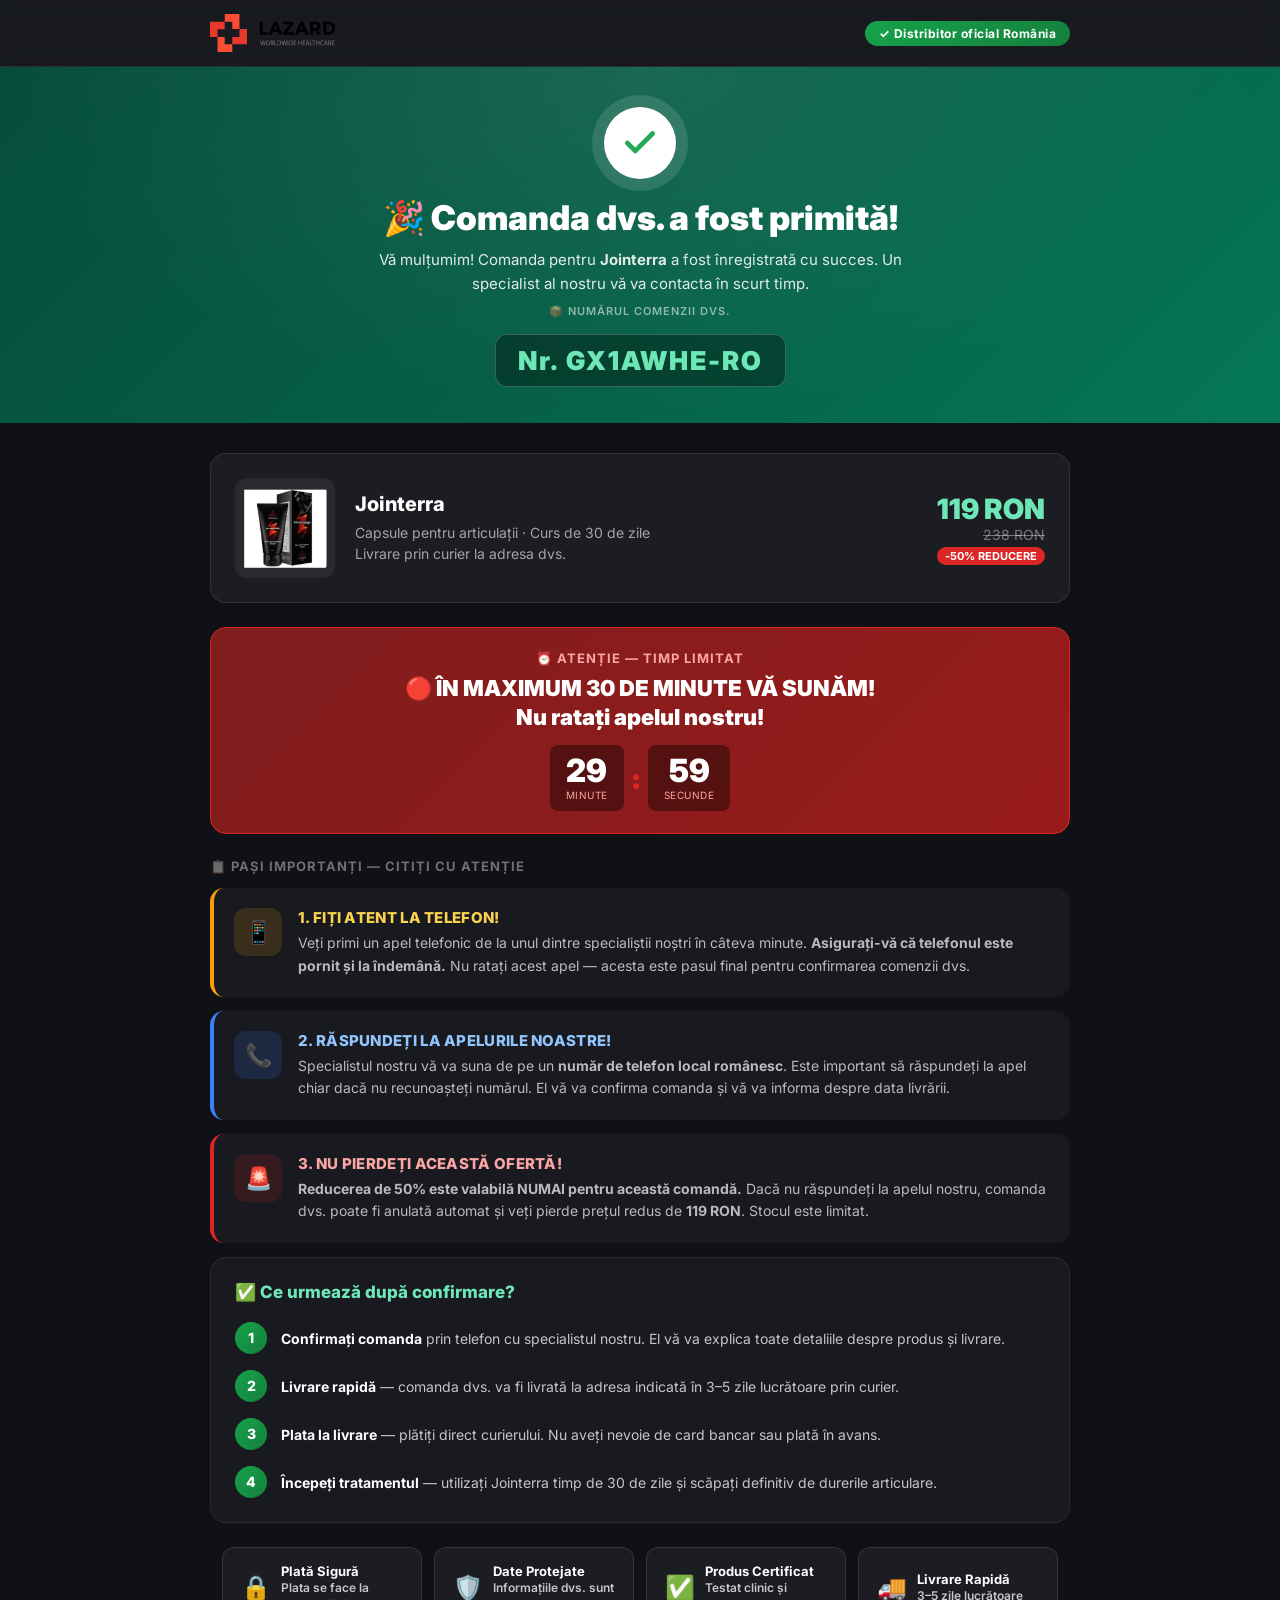
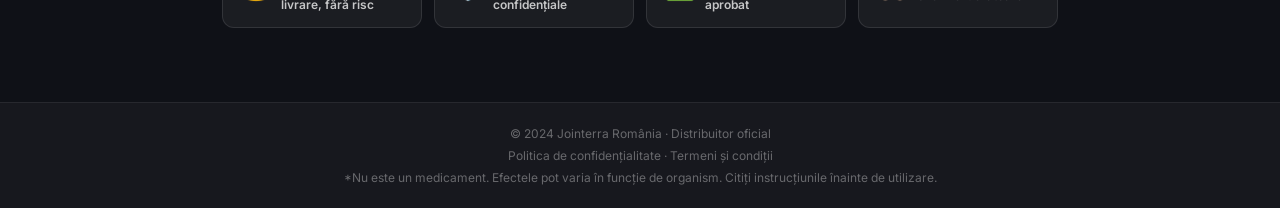
==== commit 5eebfdbf: "feat: move order number to hero section, large and prominent" ====
--- a/thanks/index.html
+++ b/thanks/index.html
@@ -309,6 +309,30 @@
     .footer p { font-size: 12px; color: rgba(255,255,255,.35); line-height: 1.8; }
     .footer a { color: rgba(255,255,255,.35); text-decoration: none; }
 
+    /* ── ORDER NUMBER HERO ── */
+    .hero-order-num {
+      display: inline-block;
+      background: rgba(0,0,0,.35);
+      border: 1.5px solid rgba(255,255,255,.2);
+      border-radius: 12px;
+      padding: 10px 22px;
+      margin-top: 16px;
+      font-size: clamp(18px,4vw,26px);
+      font-weight: 900;
+      letter-spacing: 2px;
+      color: #6ee7b7;
+      position: relative;
+    }
+    .hero-order-label {
+      font-size: 11px;
+      font-weight: 600;
+      letter-spacing: 1px;
+      text-transform: uppercase;
+      color: rgba(255,255,255,.55);
+      margin-top: 8px;
+      position: relative;
+    }
+
     /* ── PULSE ANIMATION ── */
     @keyframes pulse {
       0%,100%{ box-shadow: 0 0 0 0 rgba(220,38,38,.5); }
@@ -343,6 +367,8 @@
     </div>
     <h1>🎉 Comanda dvs. a fost primită!</h1>
     <p>Vă mulțumim! Comanda pentru <strong>Jointerra</strong> a fost înregistrată cu succes. Un specialist al nostru vă va contacta în scurt timp.</p>
+    <div class="hero-order-label">📦 Numărul comenzii dvs.</div>
+    <div class="hero-order-num" id="order-id-display">...</div>
   </div>
 
   <!-- MAIN -->
@@ -352,7 +378,6 @@
     <div class="order-card">
       <img class="prod-img" src="assets/images/products/product1.png" alt="Jointerra" onerror="this.style.display='none'">
       <div class="order-info">
-        <div class="order-number">📦 COMANDA DVS. &nbsp;|&nbsp; <span id="order-id-display">Nr. ...</span></div>
         <div class="order-name">Jointerra</div>
         <div class="order-sub">Capsule pentru articulații · Curs de 30 de zile<br>Livrare prin curier la adresa dvs.</div>
       </div>
